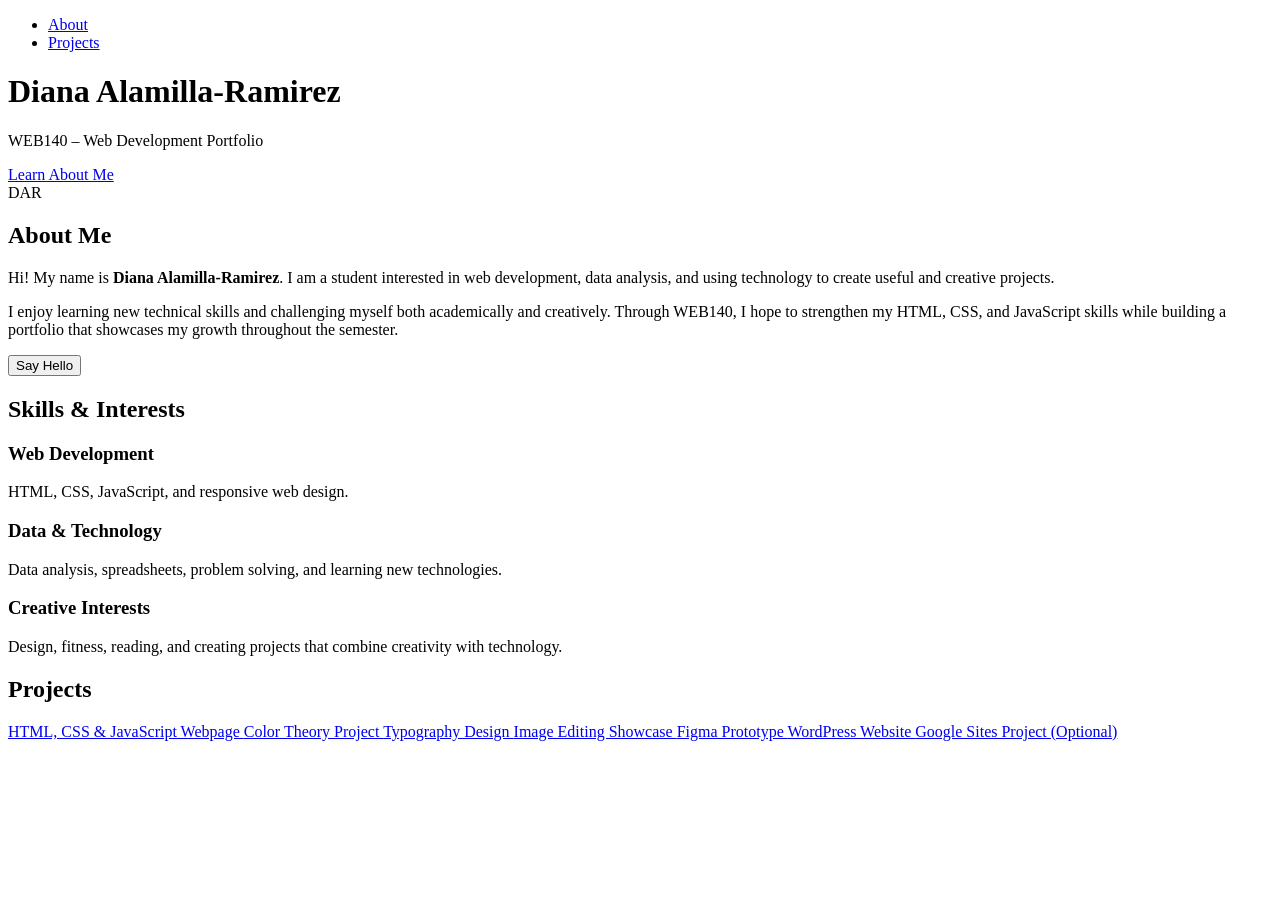
==== index.html @ f7e0272c "Add WEB140 portfolio homepage" ====
<!DOCTYPE html>
<html lang="en">

<head>
    <meta charset="UTF-8">
    <meta name="viewport" content="width=device-width, initial-scale=1.0">

    <title>Student Portfolio</title>

    <link rel="stylesheet" href="style.css">
<script>document.addEventListener('DOMContentLoaded', function() {
						if (document.documentElement.hasAttribute('lang')) {
							document.documentElement.dataset.customLang = '';
							return;
						}
						document.documentElement.setAttribute('lang', 'en-us');
					});</script><script>document.addEventListener('DOMContentLoaded', function() {
						if (document.head.querySelector('title')) return;
						var handleAppendTitle = function(evt) {
							if (!evt || !evt.data) return;

							try {
								var data = JSON.parse(evt.data);
								if (data.handler !== 'd2l.iframe.requestPageTitle' || !data.pageTitle) return;

								window.removeEventListener('message', handleAppendTitle, false);

								var titleElm = document.createElement('title');
								titleElm.textContent = data.pageTitle;
								document.head.appendChild(titleElm);
							} catch (e) {}
						};

						window.addEventListener('message', handleAppendTitle, false);
						window.parent.postMessage(JSON.stringify({ handler: 'd2l.iframe.requestPageTitle' }), '*');
					});</script><script>window.addEventListener('message', function(event) { 
					if( !event.data ) {
						return;
					}

					let params;
					try {
						params = JSON.parse( event.data );
					}
					catch {
						return;
					}
					if( !params.subject || params.subject !== 'lti.frameResize' ) {
						return;
					}

					const MAX_FRAME_HEIGHT = 10000;
					if( !params.height || params.height < 1 || params.height > MAX_FRAME_HEIGHT ) {
						console.warn( 'Invalid height value received, aborting' );
						return;
					}
					const el = document.getElementsByTagName( 'iframe' );
					for ( let i=0; i < el.length; i++ ) {
						if( el[i].contentWindow === event.source ) {
							el[i].style.height = params.height + 'px';

							console.info( 'Setting iFrame height to ' + params.height );

							if( el[i].getAttribute('lockwidth') !== 'true'){
								el[i].style.width = '100%';
								console.info( 'Setting iFrame width to 100%' );
							}
						}
					}
				});</script><script src="https://s.brightspace.com/lib/bsi/2026.8.278/unbundled/embeds.js" type="module"></script><script>document.addEventListener('DOMContentLoaded', function() {
					window.D2L.EmbedRenderer.renderEmbeds(document.body);
				});</script><script src="https://s.brightspace.com/lib/bsi/2026.8.278/unbundled/mathjax.js" type="module"></script><script>document.addEventListener('DOMContentLoaded', function() {
			if (document.querySelector('math, .d2l-element, .d2l-cplus-layout') || /\$\$|\\\(|\\\[|\\begin{|\\ref{|\\eqref{/.test(document.body.innerHTML)) {
				document.querySelectorAll('mspace[linebreak="newline"]').forEach(elm => {
					elm.setAttribute('style', 'display: block; height: 0.5rem;');
				});

				document.querySelectorAll('math mmultiscripts > none').forEach(elm => {
					const mrow = document.createElementNS('http://www.w3.org/1998/Math/MathML', 'mrow');
					elm.replaceWith(mrow);
				});

				window.D2L.MathJax.loadMathJax({"renderLatex":true,"outputScale":1.5,"enableMML3Support":false});
			}
		});</script><script src="https://s.brightspace.com/lib/bsi/2026.8.278/unbundled/prism.js" type="module"></script><script>document.addEventListener('DOMContentLoaded', function() {
					document.querySelectorAll('.d2l-code').forEach(code => {
						window.D2L.Prism.formatCodeElement(code);
					});
				});</script><script>document.addEventListener('DOMContentLoaded', async () => {
			document.querySelectorAll('iframe[src*="quickLink.d2l"][src*="type=lti"]').forEach(iframe => {
				iframe.style.borderStyle = 'none';
			});
		});</script><script src="https://s.brightspace.com/lib/bsi/2026.8.278/unbundled/context-provider-host-factory.js" type="module"></script><script>document.addEventListener('DOMContentLoaded', async () => {
			document.documentElement.setAttribute('data-mathjax-context', '{"renderLatex":true,"outputScale":1.5,"enableMML3Support":false}');
			window.D2L.ContextProvider.createContextProviderHost();
		});</script><script>
					if (window.frameElement !== null && !document.documentElement.hasAttribute('data-oslo')) {
						const osloSettings = {"batch":"/d2l/api/oslo/batch?languageId=1","collection":"/d2l/api/oslo/collection?languageId=1","version":"W/\"20.26.8.28153.638396676610101010\""};
						document.documentElement.setAttribute('data-oslo', JSON.stringify(osloSettings));
					}
				</script><script src="https://s.brightspace.com/lib/bsi/2026.8.278/unbundled/creator.js" type="module"></script><script>document.addEventListener('DOMContentLoaded', async () => {
			const activities = [];
			const practices = [];
			const allPractices = document.querySelectorAll('.d2l-practice');
			const elements = document.querySelectorAll('.d2l-element');
			let layouts = [...document.querySelectorAll('.d2l-cplus-layout')];
			const tables = document.querySelectorAll('table');
			const contentStylerStyleLinks = document.querySelectorAll('head > link[href="https://templates.lcs.brightspace.com/lib/assets/css/styles.min.css"]');
			const contentStylerOverides = document.querySelectorAll('head > link[href^="/d2l/le/contentstyler/"][data-override="override"]');

			layouts = layouts.filter((layout) => layout.closest('.d2l-element.mceNonEditable') === null);

			for (const practice of allPractices) {
				const activityContainer = practice.hasAttribute('data-d2l-activity-href');
				if (activityContainer) {
					activities.push(practice);
				}
				else {
					practices.push(practice);
				}
			}

			if (layouts.length > 0) {
				window.D2L.Creator.convertLayouts(layouts);
			}
			if (elements.length > 0) {
				window.D2L.Creator.convertElements(elements, 6606, '/content/', true);
			}
			if (activities.length > 0) {
				window.D2L.Creator.convertPracticeActivities(activities, 6606, '/content/');
			}
			if (practices.length > 0) {
				window.D2L.Creator.convertPractices(practices, 6606, '/content/');
			}
			if (contentStylerStyleLinks.length > 0 && contentStylerOverides.length > 0 && tables.length > 0) {
				window.D2L.Creator.wrapTables(tables);
			}
		});</script><script>function lti_launch( vars, target ) {
					var query = '';
					var new_tab = false;

					for(var key in vars) {
						if(query.length == 0) {
							query += '?' + key + '=' + encodeURIComponent(vars[key]);
						}
						else {
							query += '&' + key + '=' + encodeURIComponent(vars[key]);
						}
					}

					var url = '/d2l/customization/pearsonlti/6606/Launch' + query;(target == '_blank') ? window.open( url, '_blank' ) : location.replace( url );}</script></head>

<body>

    <!-- NAVIGATION -->
    <nav class="navbar">
        <ul>
            <li><a href="#about">About</a></li>
            <li><a href="#projects">Projects</a></li>
        </ul>
    </nav>


    <!-- HERO SECTION -->
    <header class="hero">

        <h1>Diana Alamilla-Ramirez</h1>

        <p>WEB140 – Web Development Portfolio</p>

        <a href="#about" class="hero-btn">
            Learn About Me
        </a>

    </header>


    <!-- ABOUT SECTION -->
    <section id="about" class="about-section">

        <div class="about-container">

            <div class="profile-avatar" aria-label="Diana Alamilla-Ramirez avatar">
    DAR
</div>

            <div class="about-text">

                <h2>About Me</h2>

                <p>
                    Hi! My name is <strong>Diana Alamilla-Ramirez</strong>.
                    I am a student interested in
    web development, data analysis, and using technology to create useful
    and creative projects.
                </p>

                <p>
                    I enjoy learning new technical skills and challenging myself both
    academically and creatively. Through WEB140, I hope to strengthen my
    HTML, CSS, and JavaScript skills while building a portfolio that
    showcases my growth throughout the semester.
                </p>

                <!-- JavaScript interaction -->
                <button id="welcomeButton">Say Hello</button>
<p id="message"></p>

            </div>

        </div>

    </section>
  <!-- SKILLS SECTION -->
<section id="skills" class="skills-section">
    <h2>Skills & Interests</h2>

    <div class="skills-container">
        <div class="skill-card">
            <h3>Web Development</h3>
            <p>HTML, CSS, JavaScript, and responsive web design.</p>
        </div>

        <div class="skill-card">
            <h3>Data & Technology</h3>
            <p>Data analysis, spreadsheets, problem solving, and learning new technologies.</p>
        </div>

        <div class="skill-card">
            <h3>Creative Interests</h3>
            <p>Design, fitness, reading, and creating projects that combine creativity with technology.</p>
        </div>
    </div>
</section>


    <!-- PROJECTS SECTION -->
    <section id="projects" class="projects-section">

        <h2>Projects</h2>

        <div class="assignment-buttons">

            <!-- Week 1 project -->
            <a href="week1/">
                HTML, CSS & JavaScript Webpage
            </a>

            <!-- Future projects -->
            <a href="#">
                Color Theory Project
            </a>

            <a href="#">
                Typography Design
            </a>

            <a href="#">
                Image Editing Showcase
            </a>

            <a href="#">
                Figma Prototype
            </a>

            <a href="#">
                WordPress Website
            </a>

            <a href="#">
                Google Sites Project (Optional)
            </a>

        </div>

    </section>


    <!-- JAVASCRIPT -->
    <script src="script.js"></script>

</body>

</html>
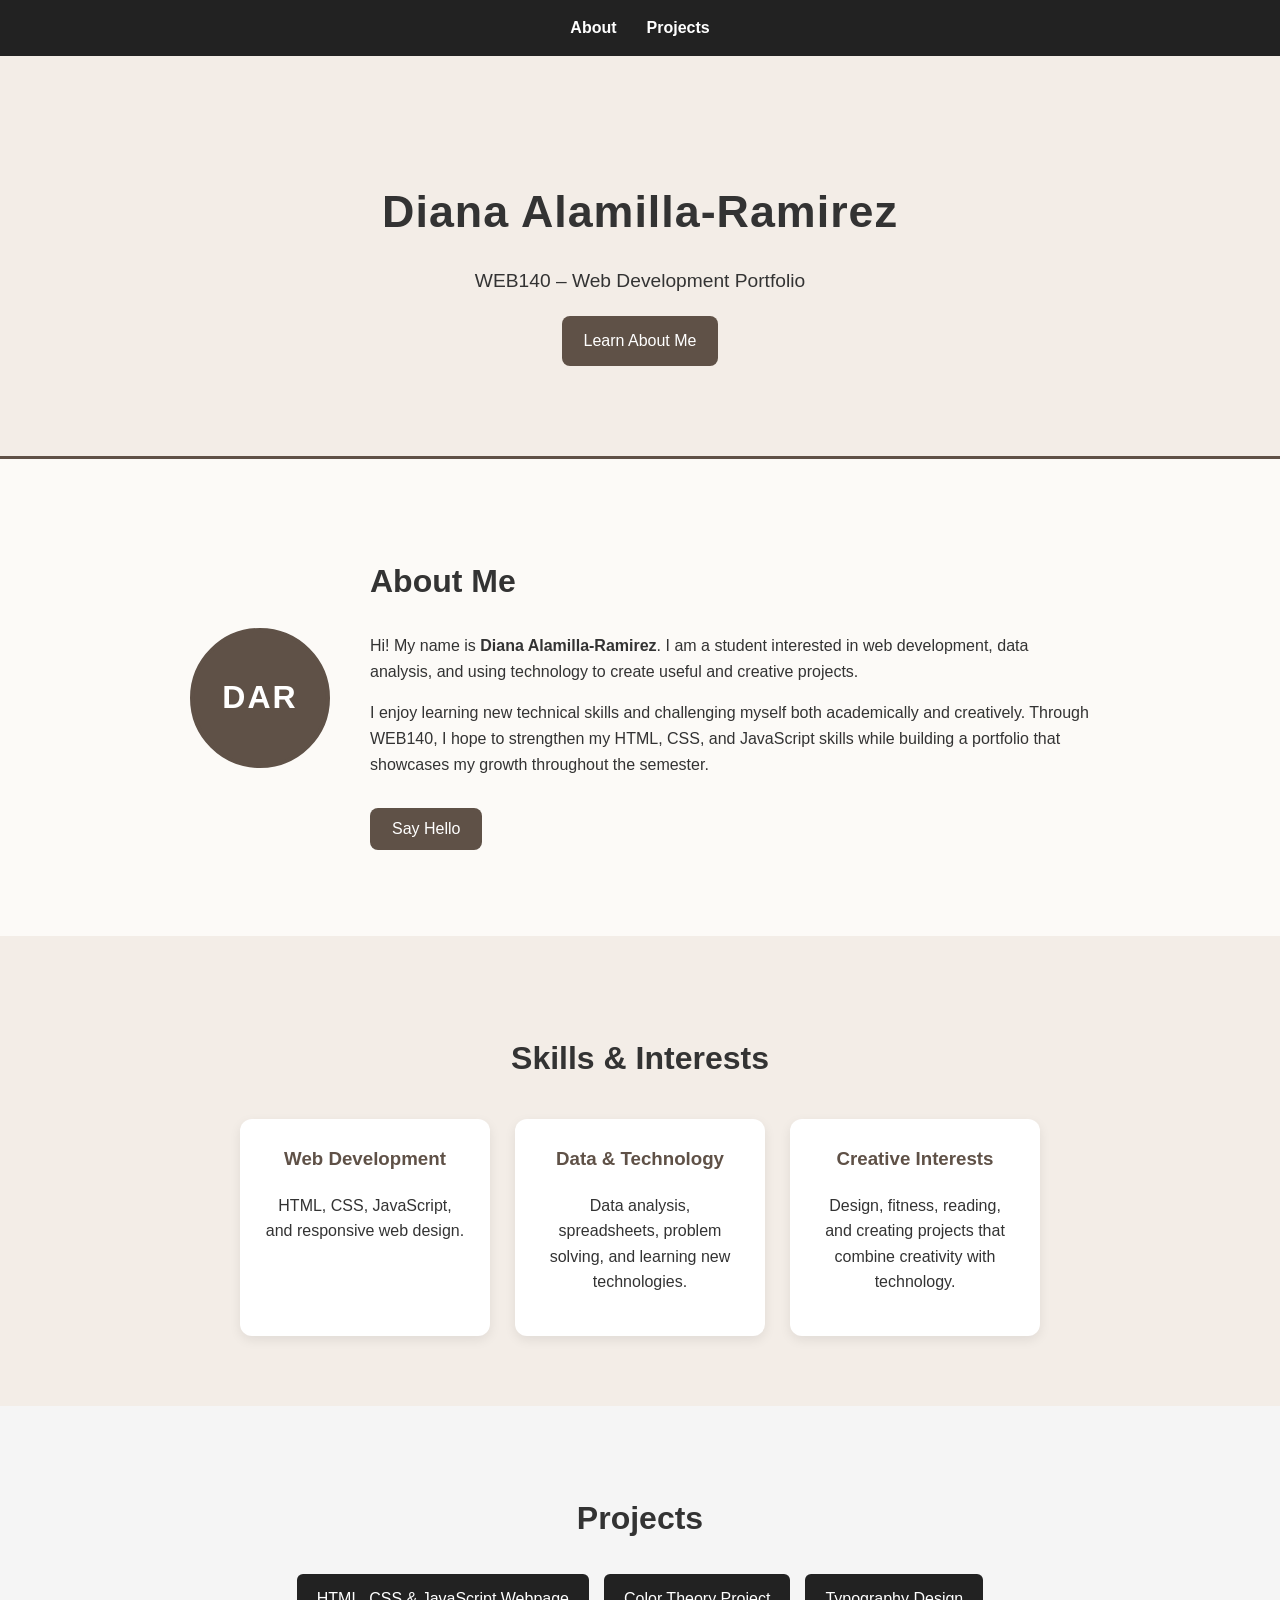
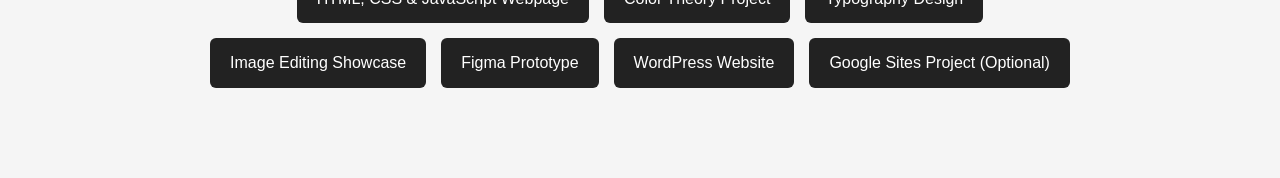
==== commit 86e311de: "Update project links to point to specific directories" ====
--- a/index.html
+++ b/index.html
@@ -249,11 +249,11 @@
             </a>
 
             <!-- Future projects -->
-            <a href="#">
+            <a href="colorTheory/">
                 Color Theory Project
             </a>
 
-            <a href="#">
+            <a href="typography/">
                 Typography Design
             </a>
 
--- a/style.css
+++ b/style.css
@@ -0,0 +1,261 @@
+
+/* ========================================
+   GENERAL STYLES
+   ======================================== */
+
+* {
+    box-sizing: border-box;
+}
+
+body {
+    margin: 0;
+    font-family: "Trebuchet MS", Arial, sans-serif;
+    line-height: 1.6;
+    background-color: #f5f5f5;
+    color: #333;
+}
+
+
+/* ========================================
+   NAVIGATION
+   ======================================== */
+
+.navbar {
+    background-color: #222;
+    padding: 15px;
+}
+
+.navbar ul {
+    list-style: none;
+    margin: 0;
+    padding: 0;
+
+    display: flex;
+    justify-content: center;
+    gap: 30px;
+}
+
+.navbar a {
+    color: white;
+    text-decoration: none;
+    font-weight: bold;
+}
+
+.navbar a:hover {
+    text-decoration: underline;
+}
+
+
+/* ========================================
+   HERO SECTION
+   ======================================== */
+
+.hero {
+    padding: 90px 20px;
+    text-align: center;
+    border-bottom: 3px solid #5f5147;
+    background-color: #f3ede7;
+}
+
+.hero h1 {
+    font-size: 2.8rem;
+    letter-spacing: 1px;
+    margin-bottom: 15px;
+}
+
+.hero p {
+    font-size: 1.2rem;
+}
+
+.hero-btn {
+    display: inline-block;
+    background-color: #5f5147;
+    color: white;
+    text-decoration: none;
+    padding: 12px 22px;
+    border-radius: 8px;
+    font-size: 1rem;
+    transition: transform 0.2s ease, background-color 0.2s ease;
+}
+
+.hero-btn:hover {
+    background-color: #463b34;
+    transform: translateY(-2px);
+}
+
+
+/* ========================================
+   ABOUT SECTION
+   ======================================== */
+
+.about-section {
+    background-color: #fcfaf7;
+    padding: 70px 20px;
+}
+
+.about-container {
+    max-width: 900px;
+    margin: auto;
+
+    display: flex;
+    align-items: center;
+    gap: 40px;
+}
+
+.profile-pic {
+    width: 150px;
+    height: 150px;
+
+    object-fit: cover;
+
+    border-radius: 50%;
+    border: 4px solid #222;
+}
+
+.about-text {
+    flex: 1;
+}
+
+.about-text h2 {
+    font-size: 2rem;
+}
+
+
+/* ========================================
+   JAVASCRIPT BUTTON
+   ======================================== */
+
+#welcomeButton {
+    margin-top: 15px;
+    padding: 12px 22px;
+
+    background-color: #5f5147;
+    color: white;
+
+    border: none;
+    border-radius: 8px;
+
+    cursor: pointer;
+    font-size: 1rem;
+
+    transition: transform 0.2s ease, background-color 0.2s ease;
+}
+
+#welcomeButton:hover {
+    background-color: #463b34;
+    transform: translateY(-2px);
+}
+
+
+/* ========================================
+   PROJECTS SECTION
+   ======================================== */
+
+.projects-section {
+    padding: 60px 20px;
+    text-align: center;
+}
+
+.projects-section h2 {
+    font-size: 2rem;
+}
+
+.assignment-buttons {
+    max-width: 900px;
+    margin: 30px auto;
+
+    display: flex;
+    flex-wrap: wrap;
+
+    justify-content: center;
+    gap: 15px;
+}
+
+.assignment-buttons a {
+    display: inline-block;
+
+    padding: 12px 20px;
+
+    background-color: #222;
+    color: white;
+
+    text-decoration: none;
+    border-radius: 6px;
+
+    transition: transform 0.2s;
+}
+
+.assignment-buttons a:hover {
+    transform: translateY(-2px);
+    background-color: #555;
+}
+
+
+/* ========================================
+   RESPONSIVE DESIGN
+   ======================================== */
+
+@media (max-width: 600px) {
+
+    .navbar ul {
+        flex-direction: column;
+        align-items: center;
+        gap: 10px;
+    }
+
+    .about-container {
+        flex-direction: column;
+        text-align: center;
+    }
+
+    .hero h1 {
+        font-size: 2rem;
+    }
+}
+.profile-avatar {
+    width: 140px;
+    height: 140px;
+    border-radius: 50%;
+    background-color: #5f5147;
+    color: white;
+    display: flex;
+    align-items: center;
+    justify-content: center;
+    font-size: 2rem;
+    font-weight: bold;
+    letter-spacing: 2px;
+    margin: 0 auto;
+    border: 4px solid #5f5147;
+}
+/* SKILLS SECTION */
+
+.skills-section {
+    padding: 70px 20px;
+    text-align: center;
+    background-color: #f3ede7;
+}
+
+.skills-section h2 {
+    font-size: 2rem;
+    margin-bottom: 35px;
+}
+
+.skills-container {
+    display: flex;
+    justify-content: center;
+    gap: 25px;
+    flex-wrap: wrap;
+}
+
+.skill-card {
+    background-color: white;
+    width: 250px;
+    padding: 25px;
+    border-radius: 12px;
+    box-shadow: 0 4px 12px rgba(0, 0, 0, 0.08);
+}
+
+.skill-card h3 {
+    color: #5f5147;
+    margin-top: 0;
+}
